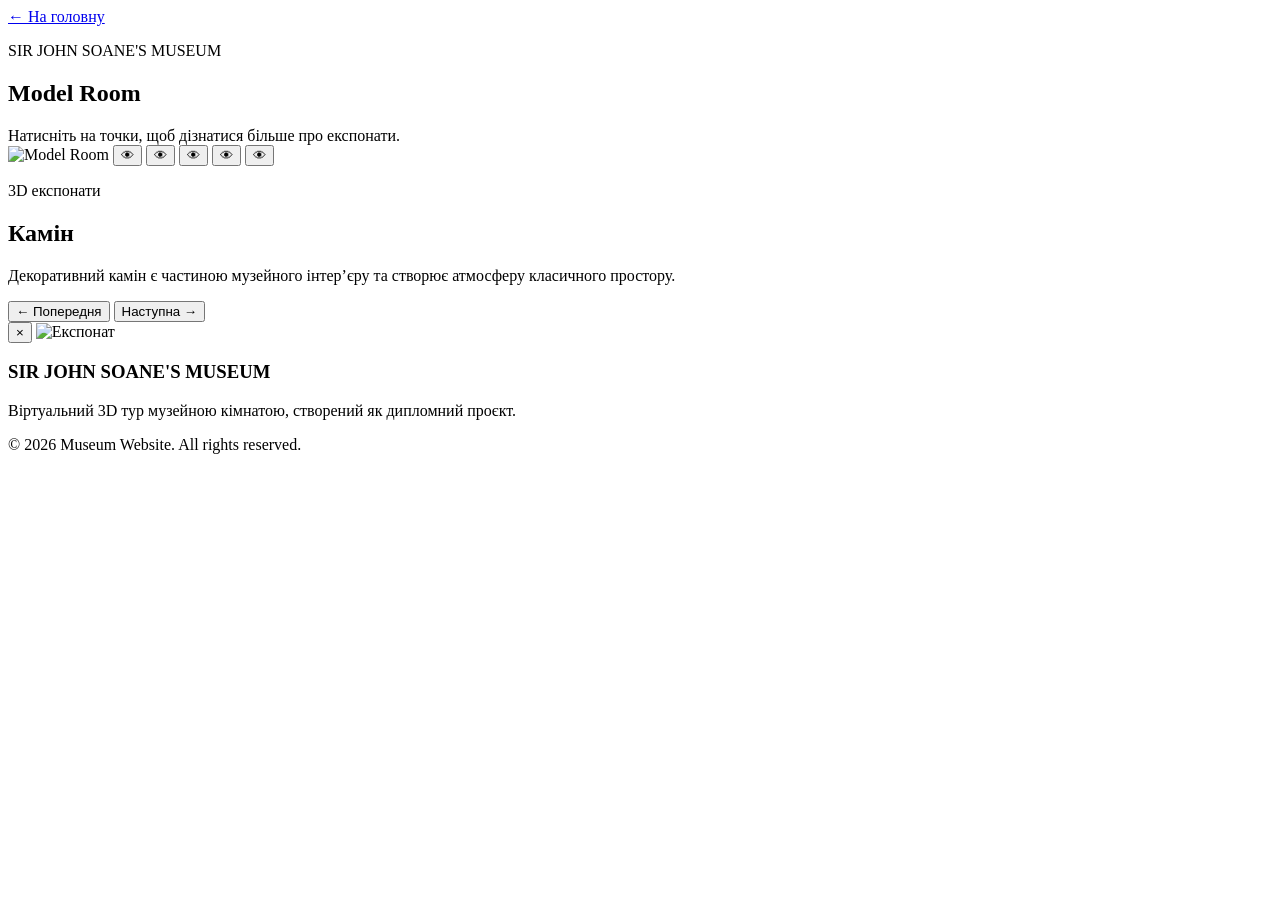
==== tour.html @ 65b6bd6f "Add files via upload" ====
<!DOCTYPE html>
<html lang="uk">
<head>
  <meta charset="UTF-8">
  <meta name="viewport" content="width=device-width, initial-scale=1.0">
  <title>3D Тур музеєм</title>

  <link rel="stylesheet" href="../css/style.css">
  <link rel="icon" type="image/png" href="../favicon.png">

  <script type="module" src="https://unpkg.com/@google/model-viewer/dist/model-viewer.min.js"></script>
</head>

<body>

  <section class="tour-room-page">
    <a href="index.html" class="tour-back">← На головну</a>

    <div class="tour-info">
      <p>SIR JOHN SOANE'S MUSEUM</p>
      <h1>Model Room</h1>
      <span>Натисніть на точки, щоб дізнатися більше про експонати.</span>
    </div>

    <div class="tour-image-box">
      <img src="../image/model-room.png" alt="Model Room" class="tour-room-img">

      <button class="room-point point-1"
        data-title="Камін"
        data-text="Цей декоративний мармуровий камін був створений у стилі неокласицизму наприкінці XVIII століття. Подібні каміни прикрашали зали аристократичних будинків Англії та символізували статус власника. Різьблені орнаменти й тепле освітлення підкреслювали атмосферу затишку та витонченості музейного інтер’єру."
        data-image="../image/fireplace.png">👁</button>

      <button class="room-point point-3"
        data-title="Сходи"
        data-text="Мармурові сходи були створені як центральний архітектурний елемент музейної кімнати. Їхній дизайн поєднує елегантність класичної архітектури та декоративні металеві поручні. Сходи символізують перехід між просторами музею та додають інтер’єру глибини й урочистості."
        data-image="../image/staircase.png">👁</button>

      <button class="room-point point-4"
        data-title="Астролябія"
        data-text="Астролябія є реконструкцією старовинного астрономічного інструмента, який використовували вчені та мореплавці для вивчення небесних тіл. Такі прилади були популярними у XVII–XVIII століттях і допомагали визначати координати зірок та напрямок подорожей. Експонат символізує поєднання науки, мистецтва та історії."
        data-image="../image/astronomical_quintant.png">👁</button>

      <button class="room-point point-5"
        data-title="Архітектурні фрагменти"
        data-text="Фрагменти колон і декоративних елементів нагадують залишки античних споруд, що надихали архітекторів епохи класицизму. Подібні об’єкти часто використовувалися в музеях як приклади давньогрецької та римської архітектури. Вони демонструють красу симетрії, пропорцій та ручної кам’яної різьби."
        data-image="../image/colums.png">👁</button>

      <button class="room-point point-6"
        data-title="Статуя"
        data-text="Скульптура зображує персонажа античної міфології та виконана у стилі класичного мармуру. Такі статуї були символом гармонії людського тіла та мистецької досконалості. У музейному просторі вона створює атмосферу історичної величі та нагадує про мистецтво Давньої Греції."
        data-image="../image/scultptura.png">👁</button>
    </div>
  </section>

  <section class="section model-section" id="model3d">
    <p class="section-label">3D експонати</p>
    <h2 id="modelTitle3d">Камін</h2>

    <div class="model-viewer-box">
      <model-viewer
        id="museumModel"
        src="../model/fireplace_1.glb"
        camera-controls
        auto-rotate
        shadow-intensity="1.5"
        exposure="1.8"
        environment-image="neutral"
        tone-mapping="aces"
        style="width:100%; height:100%;">
      </model-viewer>
    </div>

    <p class="model-note" id="modelText3d">
      Декоративний камін є частиною музейного інтер’єру та створює атмосферу класичного простору.
    </p>
  

    <div class="model-controls">
      <button id="prevModel">← Попередня</button>
      <button id="nextModel">Наступна →</button>
    </div>
  </section>

  <div class="modal" id="roomModal">
    <div class="modal-content">
      <button class="modal-close" id="modalClose">×</button>
      <img id="modalImage" class="modal-image" src="" alt="Експонат">
      <h3 id="modalTitle"></h3>
      <p id="modalText"></p>
    </div>
  </div>

  <script>

const points = document.querySelectorAll(".room-point");

const modal = document.getElementById("roomModal");

const modalImage = document.getElementById("modalImage");

const modalTitle = document.getElementById("modalTitle");

const modalText = document.getElementById("modalText");

const modalClose = document.getElementById("modalClose");



points.forEach((point) => {

  point.addEventListener("click", () => {

    modalImage.src = point.dataset.image;

    modalTitle.textContent = point.dataset.title;

    modalText.textContent = point.dataset.text;

    modal.classList.add("active");

  });

});



modalClose.addEventListener("click", () => {

  modal.classList.remove("active");

});



const museumModel = document.getElementById("museumModel");

const modelTitle3d = document.getElementById("modelTitle3d");

const modelText3d = document.getElementById("modelText3d");

const prevModel = document.getElementById("prevModel");

const nextModel = document.getElementById("nextModel");



const models = [

{

title:"Камін",

text:"Декоративний камін є частиною музейного інтер’єру.",

src:"../model/fireplace_1.glb"

},


{

title:"Архітектурні фрагменти",

text:"Фрагменти показують зв’язок мистецтва, історії та архітектури.",

src:"../model/greek_column.glb"

},


{

title:"Статуя",

text:"Класична скульптура доповнює атмосферу музею.",

src:"../model/sculpture.glb"

},
{
  title:"Астролябія",

text:"Експонат демонструє наукову та історичну цінність колекції.",

src:"../model/astronomical_quintant.glb"
},
{
  title:"Сходи",

text:"Сходи підкреслюють архітектурну глибину простору.",

src:"../model/staircase.glb"
},


];



let currentModel = 0;



function updateModel() {
  const current = models[currentModel];

  museumModel.setAttribute("src", current.src);

  document.getElementById("modelTitle3d").textContent = current.title;
  document.getElementById("modelText3d").textContent = current.text;
}



nextModel.addEventListener("click", () => {

currentModel = (currentModel + 1) % models.length;

updateModel();

});



prevModel.addEventListener("click", () => {

currentModel = (currentModel - 1 + models.length) % models.length;

updateModel();

});

</script>
<footer class="museum-footer">

  <div class="footer-content">

    <h3>SIR JOHN SOANE'S MUSEUM</h3>

    <p>
      Віртуальний 3D тур музейною кімнатою, створений як дипломний проєкт.
    </p>

    <span>
      © 2026 Museum Website. All rights reserved.
    </span>

  </div>

</footer>

</body>
</html>
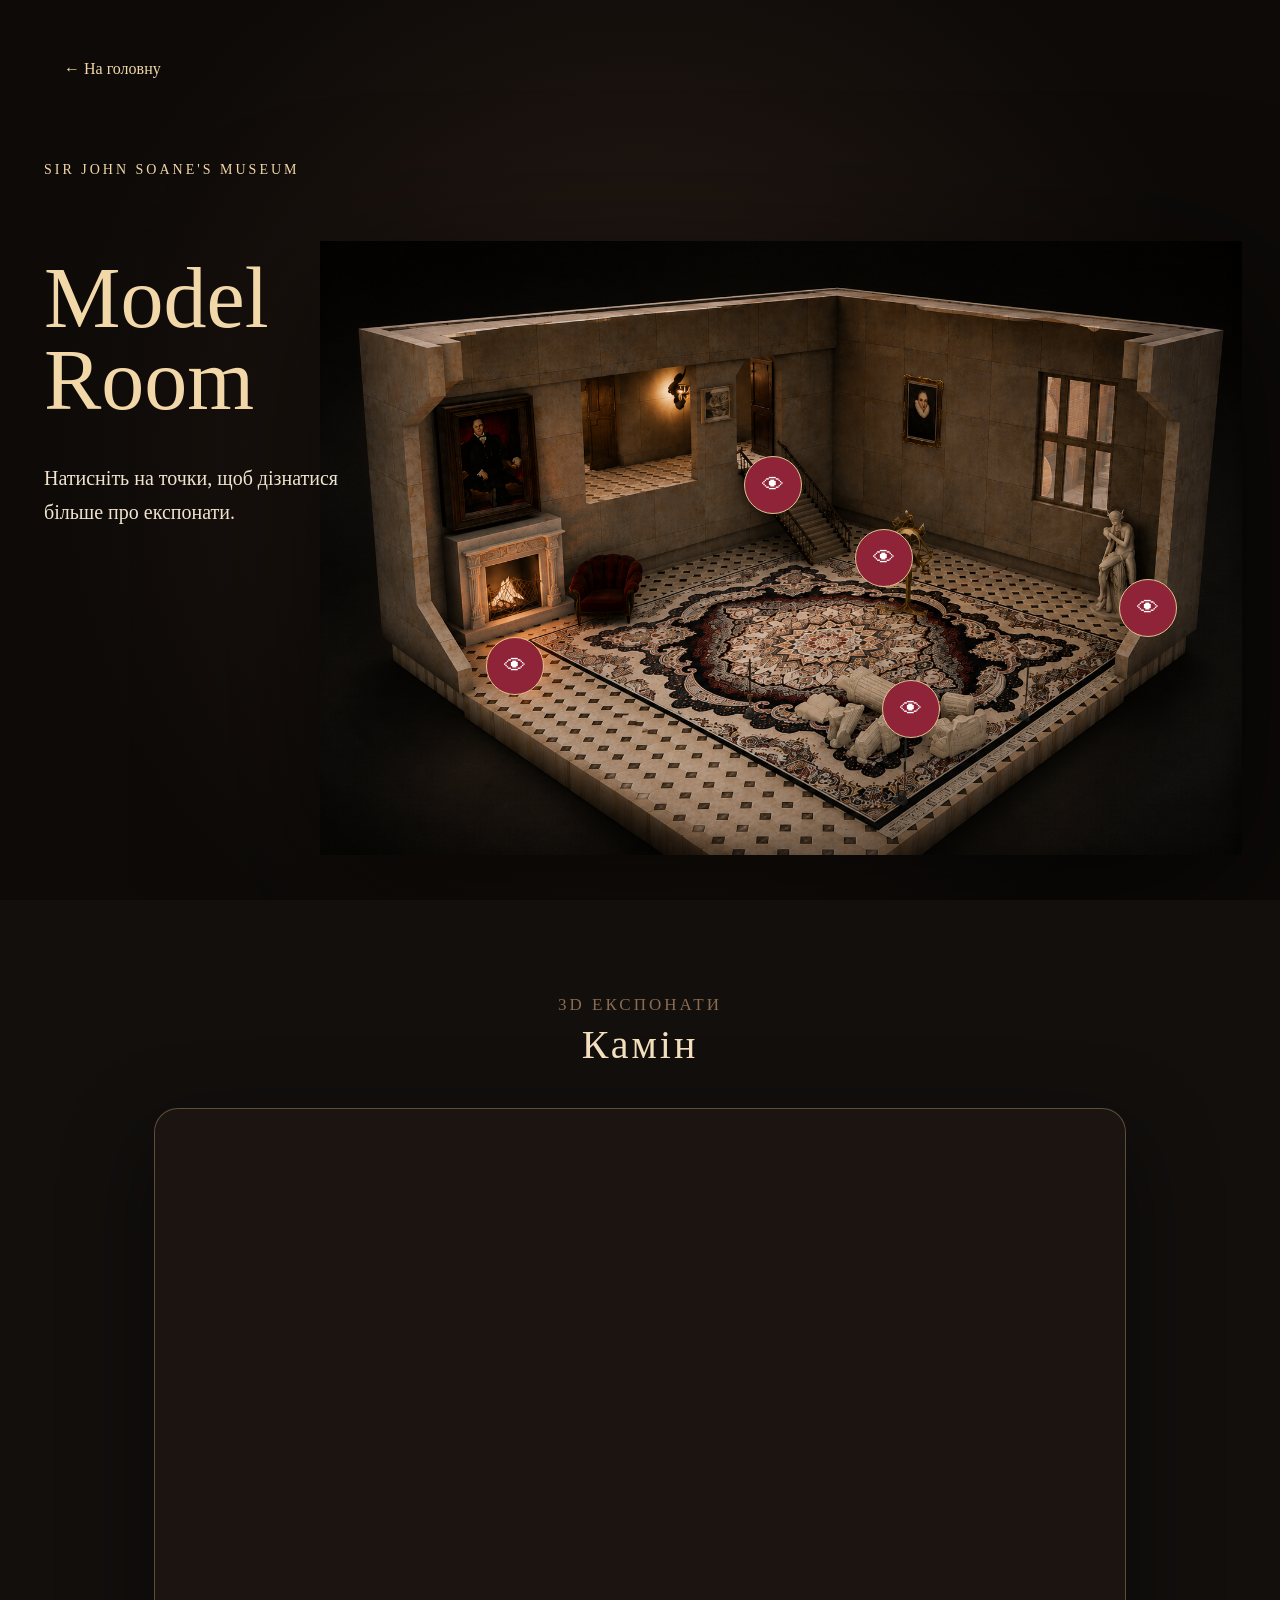
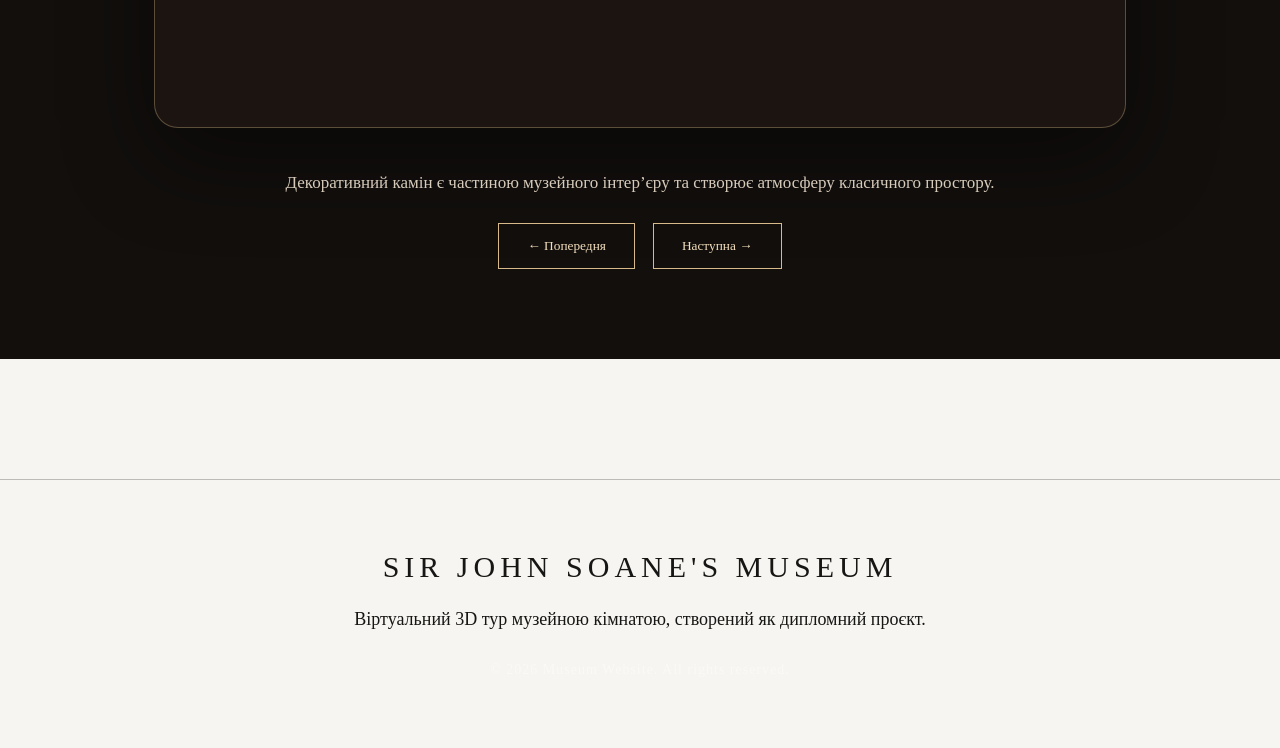
==== commit f884c0bc: "Update tour.html" ====
--- a/tour.html
+++ b/tour.html
@@ -5,8 +5,8 @@
   <meta name="viewport" content="width=device-width, initial-scale=1.0">
   <title>3D Тур музеєм</title>
 
-  <link rel="stylesheet" href="../css/style.css">
-  <link rel="icon" type="image/png" href="../favicon.png">
+  <link rel="stylesheet" href="style.css">
+  <link rel="icon" type="image/png" href="favicon.png">
 
   <script type="module" src="https://unpkg.com/@google/model-viewer/dist/model-viewer.min.js"></script>
 </head>
@@ -23,32 +23,32 @@
     </div>
 
     <div class="tour-image-box">
-      <img src="../image/model-room.png" alt="Model Room" class="tour-room-img">
+      <img src="model-room.png" alt="Model Room" class="tour-room-img">
 
       <button class="room-point point-1"
         data-title="Камін"
         data-text="Цей декоративний мармуровий камін був створений у стилі неокласицизму наприкінці XVIII століття. Подібні каміни прикрашали зали аристократичних будинків Англії та символізували статус власника. Різьблені орнаменти й тепле освітлення підкреслювали атмосферу затишку та витонченості музейного інтер’єру."
-        data-image="../image/fireplace.png">👁</button>
+        data-image="fireplace.png">👁</button>
 
       <button class="room-point point-3"
         data-title="Сходи"
         data-text="Мармурові сходи були створені як центральний архітектурний елемент музейної кімнати. Їхній дизайн поєднує елегантність класичної архітектури та декоративні металеві поручні. Сходи символізують перехід між просторами музею та додають інтер’єру глибини й урочистості."
-        data-image="../image/staircase.png">👁</button>
+        data-image="staircase.png">👁</button>
 
       <button class="room-point point-4"
         data-title="Астролябія"
         data-text="Астролябія є реконструкцією старовинного астрономічного інструмента, який використовували вчені та мореплавці для вивчення небесних тіл. Такі прилади були популярними у XVII–XVIII століттях і допомагали визначати координати зірок та напрямок подорожей. Експонат символізує поєднання науки, мистецтва та історії."
-        data-image="../image/astronomical_quintant.png">👁</button>
+        data-image="astronomical_quintant.png">👁</button>
 
       <button class="room-point point-5"
         data-title="Архітектурні фрагменти"
         data-text="Фрагменти колон і декоративних елементів нагадують залишки античних споруд, що надихали архітекторів епохи класицизму. Подібні об’єкти часто використовувалися в музеях як приклади давньогрецької та римської архітектури. Вони демонструють красу симетрії, пропорцій та ручної кам’яної різьби."
-        data-image="../image/colums.png">👁</button>
+        data-image="colums.png">👁</button>
 
       <button class="room-point point-6"
         data-title="Статуя"
         data-text="Скульптура зображує персонажа античної міфології та виконана у стилі класичного мармуру. Такі статуї були символом гармонії людського тіла та мистецької досконалості. У музейному просторі вона створює атмосферу історичної величі та нагадує про мистецтво Давньої Греції."
-        data-image="../image/scultptura.png">👁</button>
+        data-image="scultptura.png">👁</button>
     </div>
   </section>
 
@@ -59,7 +59,7 @@
     <div class="model-viewer-box">
       <model-viewer
         id="museumModel"
-        src="../model/fireplace_1.glb"
+        src="fireplace_1.glb"
         camera-controls
         auto-rotate
         shadow-intensity="1.5"
@@ -152,7 +152,7 @@
 
 text:"Декоративний камін є частиною музейного інтер’єру.",
 
-src:"../model/fireplace_1.glb"
+src:"fireplace_1.glb"
 
 },
 
@@ -163,7 +163,7 @@
 
 text:"Фрагменти показують зв’язок мистецтва, історії та архітектури.",
 
-src:"../model/greek_column.glb"
+src:"greek_column.glb"
 
 },
 
@@ -174,7 +174,7 @@
 
 text:"Класична скульптура доповнює атмосферу музею.",
 
-src:"../model/sculpture.glb"
+src:"sculpture.glb"
 
 },
 {
@@ -182,14 +182,14 @@
 
 text:"Експонат демонструє наукову та історичну цінність колекції.",
 
-src:"../model/astronomical_quintant.glb"
+src:"astronomical_quintant.glb"
 },
 {
   title:"Сходи",
 
 text:"Сходи підкреслюють архітектурну глибину простору.",
 
-src:"../model/staircase.glb"
+src:"staircase.glb"
 },
 
 
@@ -250,4 +250,4 @@
 </footer>
 
 </body>
-</html>+</html>
--- a/style.css
+++ b/style.css
@@ -0,0 +1,805 @@
+* {
+  margin: 0;
+  padding: 0;
+  box-sizing: border-box;
+}
+
+body {
+  font-family: Georgia, 'Times New Roman', serif;
+  color: #1f1f1f;
+  background: #f7f5f1;
+}
+
+.header {
+  width: 100%;
+  padding: 32px 0;
+  background: #f7f5f1;
+}
+
+.nav {
+  display: flex;
+  justify-content: center;
+  gap: 48px;
+}
+
+.nav a {
+  color: #1f1f1f;
+  text-decoration: none;
+  font-size: 15px;
+  transition: 0.3s;
+}
+
+.nav a:hover {
+  color: #9b6b3d;
+}
+
+.hero {
+  min-height: 82vh;
+  display: grid;
+  grid-template-columns: 1fr 1.4fr 1fr;
+  align-items: center;
+  gap: 50px;
+  padding: 40px 10%;
+  background: #f7f5f1;
+}
+
+.hero-content {
+  text-align: center;
+}
+
+.label,
+.section-label {
+  text-transform: uppercase;
+  letter-spacing: 3px;
+  font-size: 13px;
+  color: #8c6b4f;
+  margin-bottom: 18px;
+}
+
+.hero h1 {
+  font-size: 52px;
+  letter-spacing: 6px;
+  line-height: 1.25;
+  font-weight: 400;
+  margin-bottom: 28px;
+}
+
+.ticket-count{
+    margin-top:20px;
+    text-align:left;
+}
+
+.ticket-count p{
+    margin-bottom:12px;
+    font-size:15px;
+    color:#444;
+}
+
+.ticket-buttons{
+    display:flex;
+    gap:12px;
+}
+
+.ticket-btn{
+    width:55px;
+    height:55px;
+
+    border:1px solid #1f1f1f;
+    background:white;
+
+    cursor:pointer;
+
+    font-size:16px;
+    font-family:inherit;
+
+    transition:0.3s;
+}
+
+.ticket-btn:hover{
+    background:#1f1f1f;
+    color:white;
+
+    transform:translateY(-3px);
+}
+
+.ticket-btn.active{
+    background:#1f1f1f;
+    color:white;
+}
+.ticket-btn.active {
+  background: #1f1f1f;
+  color: white;
+}
+.description {
+  max-width: 520px;
+  margin: 0 auto 32px;
+  font-size: 16px;
+  line-height: 1.8;
+}
+
+.hero-image img {
+  width: 100%;
+  height: 220px;
+  object-fit: cover;
+}
+
+.buttons {
+  display: flex;
+  justify-content: center;
+  gap: 16px;
+}
+
+.btn {
+  padding: 14px 26px;
+  text-decoration: none;
+  border: 1px solid #1f1f1f;
+  font-size: 14px;
+  margin-bottom: 30px;
+  transition: 0.3s;
+}
+
+.btn.primary {
+  background: #1f1f1f;
+  color: white;
+}
+.ticket-buttons {
+  display: flex;
+  margin-bottom: 30px;
+  gap: 12px;
+}
+
+.ticket-buttons input {
+  display: none;
+}
+
+.ticket-buttons label {
+  width: 55px;
+  height: 55px;
+  border: 1px solid #1f1f1f;
+  background: white;
+  display: flex;
+  align-items: center;
+  justify-content: center;
+  cursor: pointer;
+  font-family: inherit;
+  font-size: 16px;
+  transition: 0.3s;
+}
+
+.ticket-buttons label:hover {
+  background: #1f1f1f;
+  color: white;
+}
+
+.ticket-buttons input:checked + label {
+  background: #1f1f1f;
+  color: white;
+}
+
+.btn.secondary {
+  color: #1f1f1f;
+}
+
+.btn:hover {
+  transform: translateY(-3px);
+}
+
+.section {
+  padding: 90px 12%;
+  text-align: center;
+}
+
+.section.light {
+  background: #ffffff;
+}
+
+.section h2 {
+  font-size: 40px;
+  font-weight: 400;
+  letter-spacing: 3px;
+  margin-bottom: 24px;
+}
+
+.section p {
+  max-width: 760px;
+  margin: 0 auto;
+  line-height: 1.8;
+  font-size: 17px;
+}
+
+.cards {
+  display: grid;
+  grid-template-columns: repeat(2, 1fr);
+  gap: 42px;
+  margin-top: 50px;
+}
+
+.card {
+  background: #f7f5f1;
+  padding: 28px;
+  text-align: left;
+  border: 1px solid #e3ded7;
+  transition: 0.3s;
+}
+
+.card:hover {
+  transform: translateY(-8px);
+  box-shadow: 0 20px 40px rgba(0,0,0,0.08);
+}
+
+.card img {
+  width: 100%;
+  height: 260px;
+  object-fit: cover;
+  margin-bottom: 22px;
+}
+
+.card h3 {
+  font-size: 24px;
+  margin-bottom: 14px;
+  font-weight: 400;
+}
+
+.card p {
+  margin: 0 0 18px;
+  font-size: 15px;
+}
+
+.card a {
+  color: #1f1f1f;
+  text-decoration: none;
+  font-weight: bold;
+}
+
+.ticket-form {
+  max-width: 620px;
+  margin: 40px auto 0;
+  display: grid;
+  gap: 16px;
+}
+
+.ticket-form input,
+.ticket-form select {
+  padding: 16px;
+  border: 1px solid #cfc7bd;
+  background: #fff;
+  font-family: inherit;
+  font-size: 15px;
+}
+
+.ticket-form button {
+  padding: 16px;
+  border: none;
+  background: #1f1f1f;
+  color: white;
+  font-family: inherit;
+  font-size: 15px;
+  cursor: pointer;
+  transition: 0.3s;
+}
+
+.ticket-form button:hover {
+  background: #8c6b4f;
+}
+
+.success-message {
+  display: none;
+  margin-top: 24px !important;
+  color: #3c7c4c;
+  font-weight: bold;
+}
+
+
+.museum-footer{
+    width: 100%;
+
+    padding: 70px 40px;
+
+    margin-top: 120px;
+
+    color: white;
+
+    border-top:
+    1px solid rgba(13, 13, 12, 0.25);
+
+    display: flex;
+    justify-content: center;
+    align-items: center;
+}
+
+.footer-content{
+    width: 100%;
+    max-width: 1200px;
+
+    text-align: center;
+}
+
+.footer-content h3{
+    color: #161615;
+
+    font-size: 30px;
+
+    letter-spacing: 5px;
+
+    margin-bottom: 20px;
+
+    font-weight: 500;
+}
+
+.footer-content p{
+    color: #161615;
+
+    font-size: 18px;
+
+    line-height: 1.7;
+
+    margin-bottom: 25px;
+}
+
+.footer-content span{
+    color: rgba(255,255,255,0.45);
+
+    font-size: 14px;
+
+    letter-spacing: 1px;
+}
+
+.tour-page {
+  overflow: hidden;
+  background: #111;
+}
+
+.tour-header {
+  height: 80px;
+  background: #f7f5f1;
+  display: flex;
+  align-items: center;
+  justify-content: space-between;
+  padding: 0 36px;
+  position: relative;
+  z-index: 10;
+}
+
+.tour-header h1 {
+  font-size: 24px;
+  font-weight: 400;
+  letter-spacing: 2px;
+}
+
+.back-link {
+  color: #1f1f1f;
+  text-decoration: none;
+}
+
+#fullscreenBtn {
+  padding: 10px 18px;
+  border: 1px solid #1f1f1f;
+  background: transparent;
+  cursor: pointer;
+}
+
+.viewer-section {
+  position: relative;
+  height: calc(100vh - 80px);
+}
+
+#museumCanvas {
+  width: 100%;
+  height: 100%;
+  display: block;
+}
+
+#loader {
+  position: absolute;
+  top: 24px;
+  left: 24px;
+  background: rgba(255,255,255,0.9);
+  padding: 14px 22px;
+  z-index: 5;
+}
+
+.viewer-info {
+  position: absolute;
+  right: 32px;
+  bottom: 32px;
+  width: 320px;
+  padding: 24px;
+  background: rgba(247, 245, 241, 0.92);
+  z-index: 5;
+}
+
+.viewer-info h2 {
+  margin-bottom: 10px;
+  font-weight: 400;
+}
+
+.viewer-info p {
+  line-height: 1.6;
+}
+
+@media (max-width: 900px) {
+  .hero {
+    grid-template-columns: 1fr;
+  }
+
+  .hero h1 {
+    font-size: 36px;
+  }
+
+  .cards {
+    grid-template-columns: 1fr;
+  }
+
+  .nav {
+    gap: 20px;
+  }
+}
+.model-room-section {
+  min-height: 100vh;
+  display: grid;
+  grid-template-columns: 320px 1fr;
+  gap: 40px;
+  align-items: center;
+  padding: 60px 5%;
+  background: radial-gradient(circle at center, #2b211a 0%, #120f0d 70%);
+  color: #f4ead8;
+  overflow: hidden;
+}
+
+.museum-name {
+  font-size: 14px;
+  letter-spacing: 2px;
+  margin-bottom: 80px;
+}
+
+.model-info h2 {
+  font-size: 64px;
+  font-weight: 400;
+  color: #d8b98a;
+  margin-bottom: 30px;
+}
+
+.model-text,
+.hint {
+  font-size: 17px;
+  line-height: 1.7;
+  color: #d7cbbb;
+}
+
+.hint {
+  margin-top: 40px;
+}
+
+.model-room-wrapper {
+  position: relative;
+}
+
+.model-room-img {
+  width: 100%;
+  display: block;
+  filter: drop-shadow(0 40px 80px rgba(0,0,0,0.5));
+}
+
+.room-point {
+  position: absolute;
+  width: 56px;
+  height: 56px;
+  border-radius: 50%;
+  border: 1px solid #d8b98a;
+  background: #7d2531;
+  color: white;
+  font-size: 24px;
+  cursor: pointer;
+  transition: 0.3s;
+}
+
+.room-point:hover {
+  transform: scale(1.15);
+  background: #9b3340;
+}
+
+.point-1 { left: 17%; bottom: 28%; }
+.point-2 { left: 30%; bottom: 35%; }
+.point-3 { left: 46%; top: 36%; }
+.point-4 { left: 57%; top: 48%; }
+.point-5 { left: 60%; bottom: 20%; }
+.point-6 { right: 8%; top: 55%; }
+
+.modal {
+  position: fixed;
+  inset: 0;
+  background: rgba(0,0,0,0.75);
+  display: none;
+  justify-content: center;
+  align-items: center;
+  z-index: 1000;
+}
+
+.modal.active {
+  display: flex;
+}
+
+.modal-content {
+  width: 420px;
+  background: #f7f1e8;
+  color: #1f1f1f;
+  padding: 35px;
+  position: relative;
+}
+
+.modal-content h3 {
+  font-size: 28px;
+  margin-bottom: 15px;
+}
+
+.modal-content p {
+  line-height: 1.7;
+}
+
+.modal-close {
+  position: absolute;
+  right: 15px;
+  top: 10px;
+  border: none;
+  background: none;
+  font-size: 32px;
+  cursor: pointer;
+}
+
+@media (max-width: 900px) {
+  .model-room-section {
+    grid-template-columns: 1fr;
+  }
+
+  .model-info h2 {
+    font-size: 42px;
+  }
+}
+.modal {
+  display: none;
+}
+
+.modal.active {
+  display: flex;
+}
+.modal {
+  position: fixed;
+  inset: 0;
+  background: rgba(0, 0, 0, 0.72);
+  display: none;
+  justify-content: center;
+  align-items: center;
+  z-index: 999;
+}
+
+.modal.active {
+  display: flex;
+}
+
+.modal-content {
+  width: 520px;
+  padding: 34px;
+  border-radius: 22px;
+  background: linear-gradient(145deg, #1b1410, #2a1c16);
+  color: #f3dfbd;
+  border: 1px solid rgba(216, 185, 138, 0.35);
+  box-shadow: 0 30px 90px rgba(0,0,0,0.55);
+  position: relative;
+}
+
+.modal-content::before {
+  content: "";
+  display: block;
+  width: 100%;
+  height: 180px;
+  margin-bottom: 26px;
+  border-radius: 16px;
+  background: url("../image/model-room.png") center/cover no-repeat;
+  filter: brightness(0.85);
+}
+
+.modal-content h3 {
+  font-size: 42px;
+  font-weight: 400;
+  margin-bottom: 16px;
+  color: #e8c98e;
+}
+
+.modal-content p {
+  font-size: 18px;
+  line-height: 1.8;
+  color: #f1e6d5;
+}
+
+.modal-close {
+  position: absolute;
+  top: 18px;
+  right: 22px;
+  border: 1px solid rgba(216, 185, 138, 0.45);
+  background: rgba(255,255,255,0.08);
+  color: #f3dfbd;
+  width: 42px;
+  height: 42px;
+  border-radius: 50%;
+  font-size: 26px;
+  cursor: pointer;
+}
+.model-section {
+  background: #120f0d;
+  color: #f3dfbd;
+}
+
+.model-viewer-box {
+  width: 100%;
+  max-width: 1100px;
+  height: 620px;
+  margin: 40px auto;
+  border-radius: 24px;
+  overflow: hidden;
+  border: 1px solid rgba(216, 185, 138, 0.35);
+  background: #1b1410;
+  box-shadow: 0 30px 90px rgba(0,0,0,0.45);
+}
+
+model-viewer {
+  width: 100%;
+  height: 100%;
+}
+
+.model-note {
+  color: #d7cbbb;
+  font-size: 16px;
+}
+.tour-room-page {
+  min-height: 100vh;
+  background: radial-gradient(circle at center, #2a1d16 0%, #0d0a08 75%);
+  color: #f2d8a8;
+  position: relative;
+  overflow: hidden;
+  padding: 60px 5%;
+}
+
+.tour-back {
+  color: #f2d8a8;
+  text-decoration: none;
+  font-size: 16px;
+}
+
+.tour-info {
+  position: absolute;
+  left: 5%;
+  top: 18%;
+  z-index: 5;
+  max-width: 340px;
+  margin-left: -20px;
+}
+
+.tour-info p {
+  letter-spacing: 3px;
+  font-size: 14px;
+  margin-bottom: 80px;
+}
+
+.tour-info h1 {
+  font-size: 86px;
+  line-height: 0.95;
+  font-weight: 400;
+  margin-bottom: 40px;
+}
+
+.tour-info span {
+  font-size: 20px;
+  line-height: 1.7;
+  color: #f1e4cf;
+}
+
+.tour-image-box {
+  position: absolute;
+  right: 3%;
+  bottom: 5%;
+  width: 72%;
+}
+
+.tour-room-img {
+  width: 100%;
+  display: block;
+  filter: drop-shadow(0 40px 80px rgba(0,0,0,0.65));
+}
+
+.room-point {
+  position: absolute;
+  width: 58px;
+  height: 58px;
+  border-radius: 50%;
+  border: 1px solid #e0c28d;
+  background: #8f2438;
+  color: white;
+  font-size: 22px;
+  cursor: pointer;
+  transition: 0.3s;
+}
+
+.room-point:hover {
+  transform: scale(1.15);
+  background: #aa2d45;
+}
+
+.point-1 { left: 18%; bottom: 26%; }
+.point-2 { left: 30%; bottom: 34%; }
+.point-3 { left: 46%; top: 35%; }
+.point-4 { left: 58%; top: 47%; }
+.point-5 { left: 61%; bottom: 19%; }
+.point-6 { right: 7%; top: 55%; }
+.model-controls {
+  display: flex;
+  justify-content: center;
+  gap: 18px;
+  margin-top: 25px;
+}
+
+.model-controls button {
+  padding: 14px 28px;
+  border: 1px solid #d8b98a;
+  background: transparent;
+  color: #f3dfbd;
+  font-family: inherit;
+  cursor: pointer;
+  transition: 0.3s;
+}
+
+.model-controls button:hover {
+  background: #d8b98a;
+  color: #1b1410;
+}
+.modal-image {
+  width: 100%;
+  height: 260px;
+  object-fit: contain;
+  border-radius: 18px;
+  display: block;
+  margin-bottom: 25px;
+}
+.modal-content {
+  width: 520px;
+  max-width: 90%;
+  max-height: 85vh;
+  overflow-y: auto;
+}
+.modal {
+  position: fixed;
+  inset: 0;
+  background: rgba(0,0,0,0.75);
+
+  display: none;
+  justify-content: center;
+  align-items: center;
+
+  z-index: 999;
+}
+
+.modal.active {
+  display: flex;
+}
+
+.modal-content {
+  width: 700px;
+  max-width: 90%;
+
+  background: #1d0f0b;
+  border-radius: 30px;
+
+  padding: 30px;
+
+  position: relative;
+}
+
+.modal-image {
+  width: 100%;
+  height: 400px;
+
+  object-fit: contain;
+
+  border-radius: 20px;
+
+  display: block;
+}
